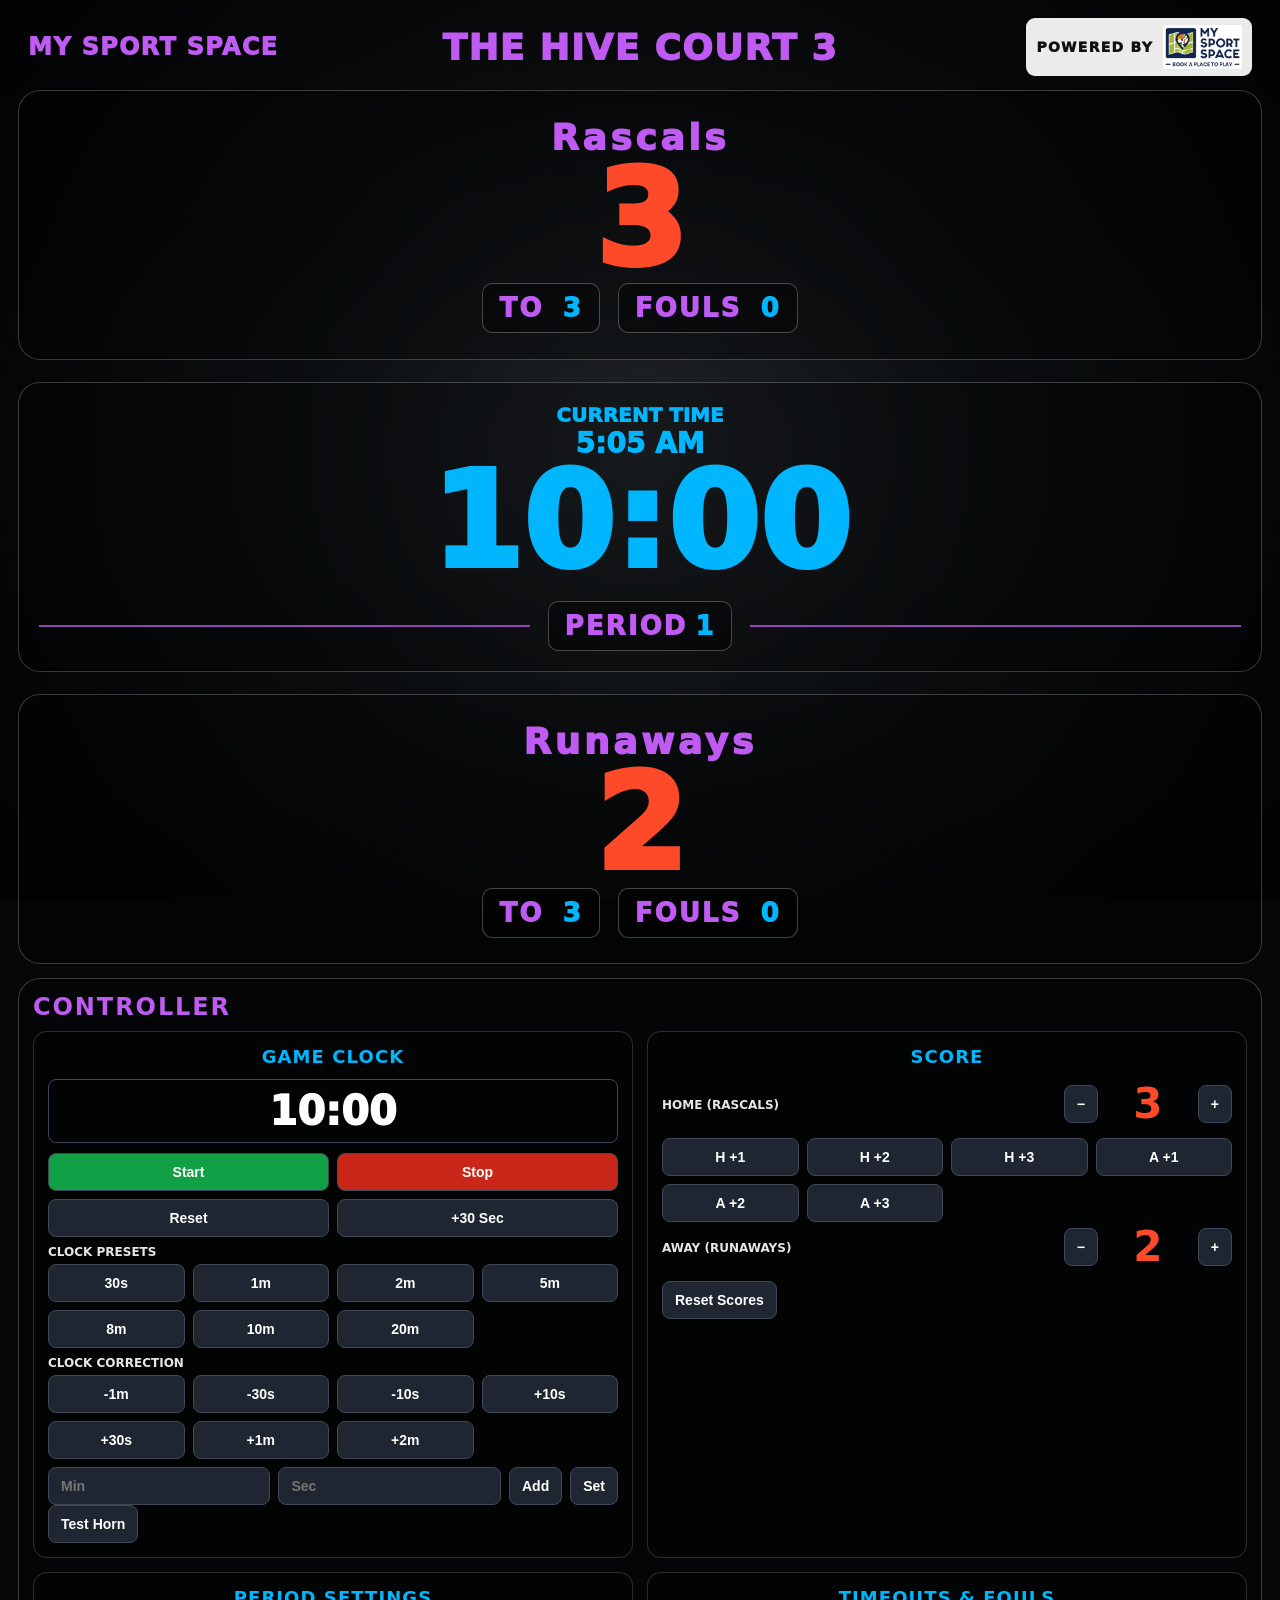
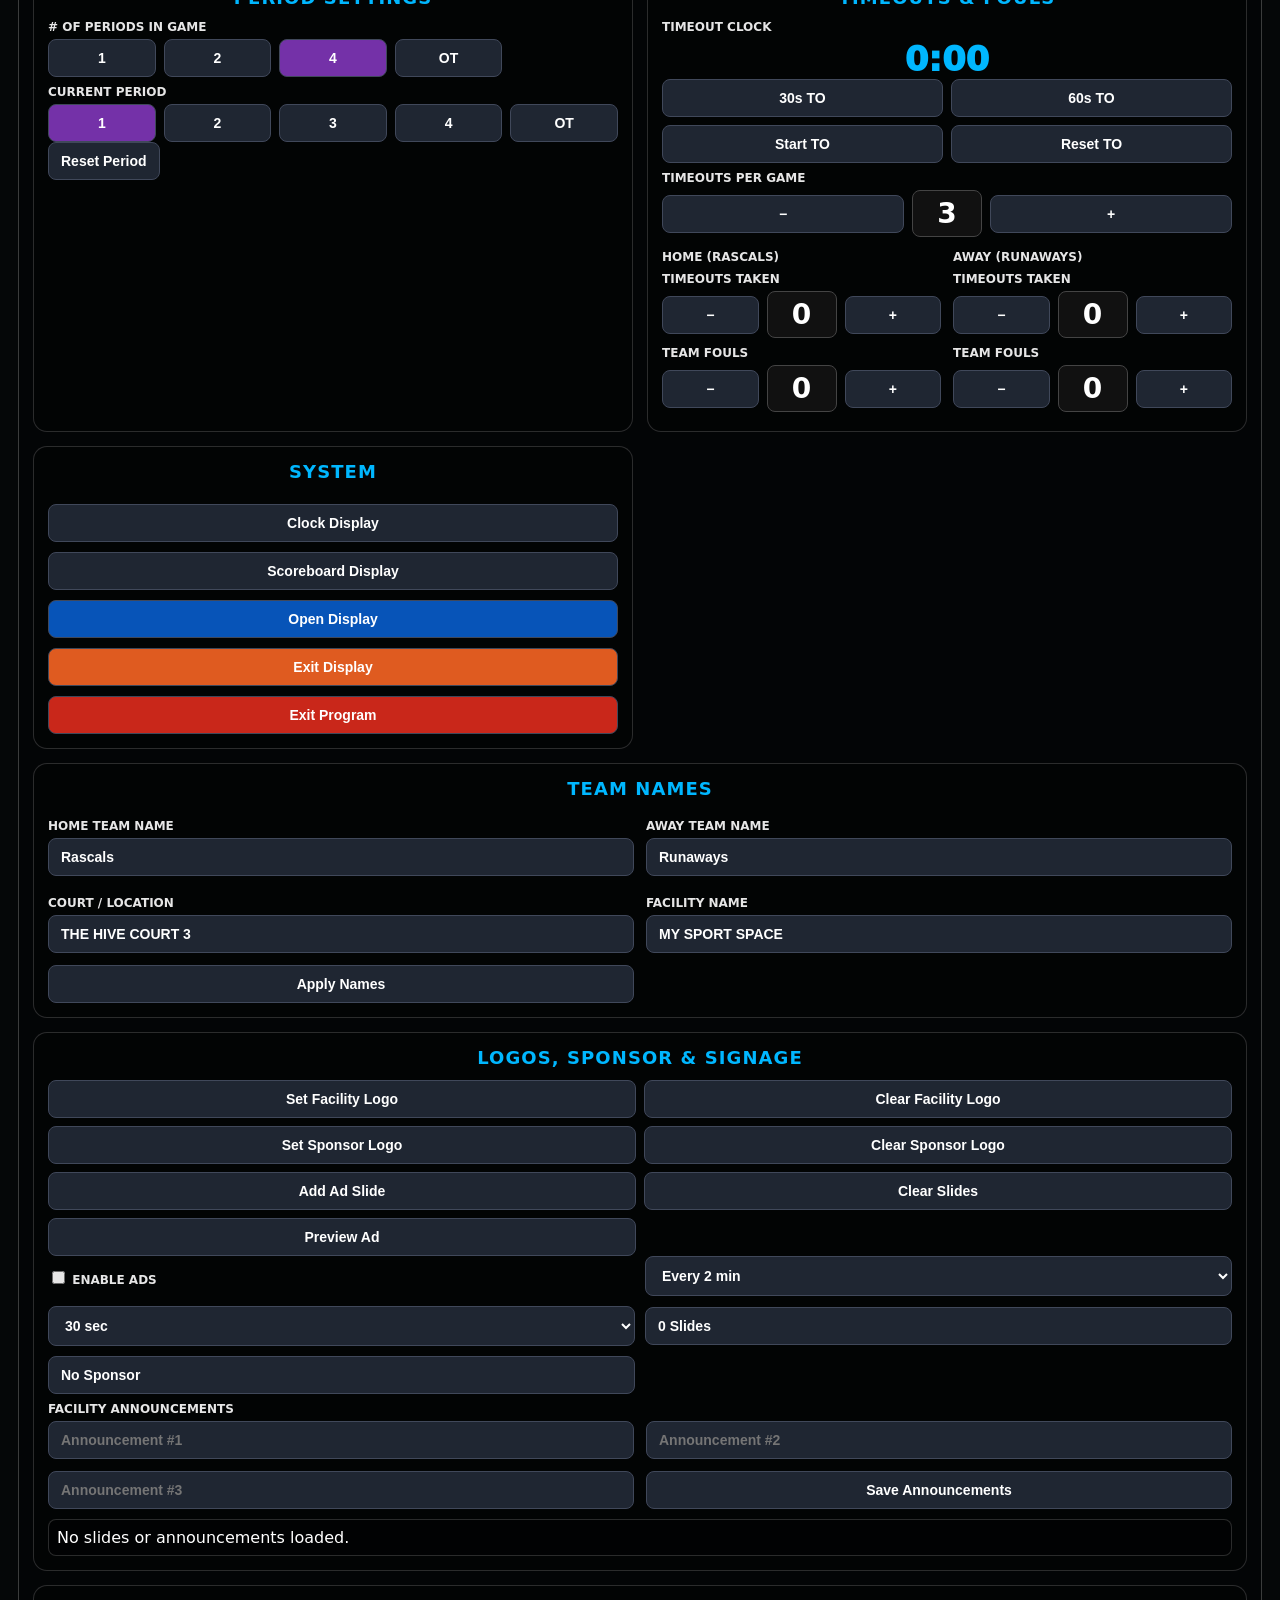
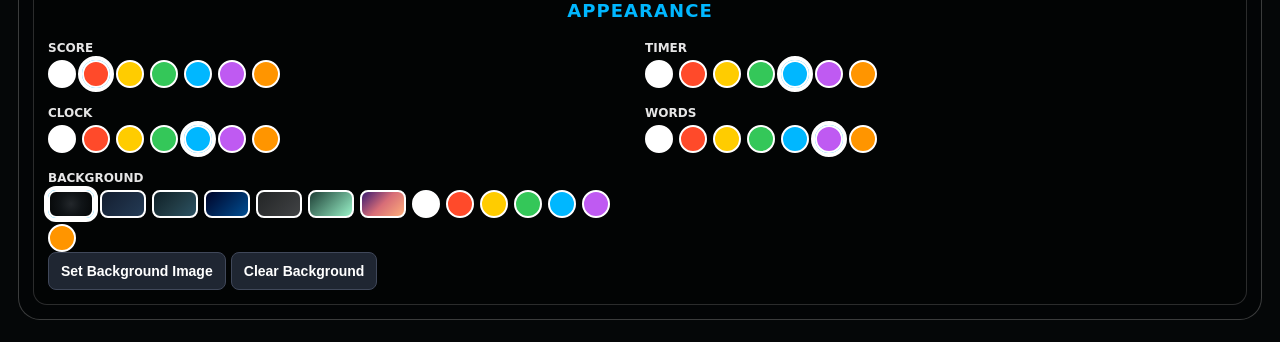
==== controller.html @ 81effcb6 "Add files via upload" ====
<!doctype html>
<html lang="en">
<head>
<meta charset="utf-8"/>
<meta name="viewport" content="width=device-width,initial-scale=1"/>
<title>My Sport Space Clock, Scoreboard & Signage - Controller</title>
<link rel="stylesheet" href="controller.css"/>
</head>
<body>
<div id="bg"></div>

<header class="displayHeader">
  <div class="facilityName">MY SPORT SPACE</div>
  <div class="courtName" id="previewCourt">THE HIVE COURT 3</div>
  <div class="poweredBy">
    <span>POWERED BY</span>
    <img src="mss-powered-by-logo.jpg" alt="My Sport Space"/>
  </div>
</header>

<main>
  <section class="preview">
    <div class="scoreboardGrid">
      <div class="scoreCard">
        <div id="previewHomeName" class="teamLabel">Rascals</div>
        <div id="previewHomeScore" class="scoreNum">3</div>
        <div class="teamStats">
          <div><span class="statWord">TO</span> <span id="previewHomeTO">3</span></div>
          <div><span class="statWord">FOULS</span> <span id="previewHomeFouls">0</span></div>
        </div>
      </div>
      <div class="timeCard">
        <div class="currentTimeLabel">Current Time</div>
        <div id="previewCurrentTime" class="scoreboardCurrentTime">--:-- PM</div>
        <div id="previewGameClock" class="gameClock">10:00</div>
        <div class="periodLine">
          <span class="periodRule"></span>
          <div class="periodTile"><span class="statWord">PERIOD</span> <span id="previewPeriod">1</span></div>
          <span class="periodRule"></span>
        </div>
      </div>
      <div class="scoreCard">
        <div id="previewAwayName" class="teamLabel">Runaways</div>
        <div id="previewAwayScore" class="scoreNum">2</div>
        <div class="teamStats">
          <div><span class="statWord">TO</span> <span id="previewAwayTO">3</span></div>
          <div><span class="statWord">FOULS</span> <span id="previewAwayFouls">0</span></div>
        </div>
      </div>
    </div>
    <div id="previewSponsor" class="previewSponsor hidden">
      <div>Scoreboard Sponsor</div>
      <img id="previewSponsorLogo"/>
    </div>
  </section>

  <section class="controllerPanel">
    <h1>Controller</h1>
    <div class="controlGrid">
      <div class="card">
        <h2>Game Clock</h2>
        <div class="miniClock" id="gameClockReadout">10:00</div>
        <div class="buttonGrid two">
          <button id="startStop" class="green">Start</button>
          <button id="stopClock" class="red">Stop</button>
          <button id="resetTimer">Reset</button>
          <button data-adjust="30">+30 Sec</button>
        </div>
        <label>Clock Presets</label>
        <div class="buttonGrid presets">
          <button data-preset="30">30s</button><button data-preset="60">1m</button><button data-preset="120">2m</button><button data-preset="300">5m</button><button data-preset="480">8m</button><button data-preset="600">10m</button><button data-preset="1200">20m</button>
        </div>
        <label>Clock Correction</label>
        <div class="buttonGrid presets">
          <button data-adjust="-60">-1m</button><button data-adjust="-30">-30s</button><button data-adjust="-10">-10s</button><button data-adjust="10">+10s</button><button data-adjust="30">+30s</button><button data-adjust="60">+1m</button><button data-adjust="120">+2m</button>
        </div>
        <div class="inlineInputs">
          <input id="correctionMinutes" type="number" min="0" step="1" placeholder="Min"/>
          <input id="correctionSeconds" type="number" min="0" max="59" step="1" placeholder="Sec"/>
          <button id="addCorrection">Add</button>
          <button id="setCorrection">Set</button>
        </div>
        <button id="testHorn">Test Horn</button>
      </div>

      <div class="card">
        <h2>Score</h2>
        <div class="scoreControl">
          <label id="homeScoreLabel">Home</label>
          <button data-team="home" data-points="-1">−</button>
          <b id="homeReadout">3</b>
          <button data-team="home" data-points="1">+</button>
        </div>
        <div class="buttonGrid presets">
          <button data-team="home" data-points="1">H +1</button><button data-team="home" data-points="2">H +2</button><button data-team="home" data-points="3">H +3</button>
          <button data-team="away" data-points="1">A +1</button><button data-team="away" data-points="2">A +2</button><button data-team="away" data-points="3">A +3</button>
        </div>
        <div class="scoreControl">
          <label id="awayScoreLabel">Away</label>
          <button data-team="away" data-points="-1">−</button>
          <b id="awayReadout">2</b>
          <button data-team="away" data-points="1">+</button>
        </div>
        <button id="resetScores">Reset Scores</button>
      </div>

      <div class="card periodCard">
        <h2>Period Settings</h2>
        <label># of Periods in Game</label>
        <div class="segmented" id="periodCountBtns">
          <button data-period-count="1">1</button>
          <button data-period-count="2">2</button>
          <button data-period-count="4">4</button>
          <button data-period-count="OT">OT</button>
        </div>
        <label>Current Period</label>
        <div class="segmented" id="currentPeriodBtns">
          <button data-current-period="1">1</button>
          <button data-current-period="2">2</button>
          <button data-current-period="3">3</button>
          <button data-current-period="4">4</button>
          <button data-current-period="OT">OT</button>
        </div>
        <button id="resetPeriod">Reset Period</button>
      </div>

      <div class="card">
        <h2>Timeouts & Fouls</h2>
        <label>Timeout Clock</label>
        <div class="timeoutReadout" id="timeoutReadout">0:00</div>
        <div class="buttonGrid two">
          <button id="timeout30">30s TO</button>
          <button id="timeout60">60s TO</button>
          <button id="timeoutStartStop">Start TO</button>
          <button id="timeoutReset">Reset TO</button>
        </div>
        <label>Timeouts Per Game</label>
        <div class="counterRow">
          <button id="timeoutsPerGameMinus">−</button><b id="timeoutsPerGameReadout">3</b><button id="timeoutsPerGamePlus">+</button>
        </div>
        <div class="split">
          <div>
            <label id="homeStatsLabel">Home</label>
            <small>Timeouts Taken</small><div class="counterRow"><button id="homeTimeoutMinus">−</button><b id="homeTimeoutReadout">0</b><button id="homeTimeoutPlus">+</button></div>
            <small>Team Fouls</small><div class="counterRow"><button id="homeFoulMinus">−</button><b id="homeFoulReadout">0</b><button id="homeFoulPlus">+</button></div>
          </div>
          <div>
            <label id="awayStatsLabel">Away</label>
            <small>Timeouts Taken</small><div class="counterRow"><button id="awayTimeoutMinus">−</button><b id="awayTimeoutReadout">0</b><button id="awayTimeoutPlus">+</button></div>
            <small>Team Fouls</small><div class="counterRow"><button id="awayFoulMinus">−</button><b id="awayFoulReadout">0</b><button id="awayFoulPlus">+</button></div>
          </div>
        </div>
      </div>

      <div class="card systemCard">
        <h2>System</h2>
        <button id="modeClock">Clock Display</button>
        <button id="modeScoreboard">Scoreboard Display</button>
        <button id="openDisplay" class="blue">Open Display</button>
        <button id="exitDisplay" class="orange">Exit Display</button>
        <button id="exitProgram" class="red">Exit Program</button>
      </div>

      <div class="card wide">
        <h2>Team Names</h2>
        <div class="teamNameGrid">
          <div><label>Home Team Name</label><input id="homeName" type="text" value="Rascals"/></div>
          <div><label>Away Team Name</label><input id="awayName" type="text" value="Runaways"/></div>
          <div><label>Court / Location</label><input id="courtName" type="text" value="THE HIVE COURT 3"/></div>
          <div><label>Facility Name</label><input id="facilityName" type="text" value="MY SPORT SPACE"/></div>
          <button id="saveNames">Apply Names</button>
        </div>
      </div>

      <div class="card wide">
        <h2>Logos, Sponsor & Signage</h2>
        <div class="buttonGrid logos">
          <button id="setFacilityLogo">Set Facility Logo</button>
          <button id="clearFacilityLogo">Clear Facility Logo</button>
          <button id="setSponsorLogo">Set Sponsor Logo</button>
          <button id="clearSponsorLogo">Clear Sponsor Logo</button>
          <button id="addAdSlide">Add Ad Slide</button>
          <button id="clearAdSlides">Clear Slides</button>
          <button id="previewAd">Preview Ad</button>
        </div>
        <div class="signageRow">
          <label><input id="adsEnabled" type="checkbox"/> Enable Ads</label>
          <select id="adInterval"><option value="120">Every 2 min</option><option value="180">Every 3 min</option><option value="300">Every 5 min</option></select>
          <select id="adDuration"><option value="15">15 sec</option><option value="30">30 sec</option><option value="60">60 sec</option></select>
          <input id="adSlideCount" readonly value="0 Slides"/>
          <input id="sponsorStatus" readonly value="No Sponsor"/>
        </div>
        <label>Facility Announcements</label>
        <div class="teamNameGrid announcements">
          <input id="announcement1" type="text" placeholder="Announcement #1"/>
          <input id="announcement2" type="text" placeholder="Announcement #2"/>
          <input id="announcement3" type="text" placeholder="Announcement #3"/>
          <button id="saveAnnouncements">Save Announcements</button>
        </div>
        <div id="adSlideList" class="adSlideList">No slides or announcements loaded.</div>
      </div>

      <div class="card wide">
        <h2>Appearance</h2>
        <div class="appearanceGrid">
          <div><label>Score</label><div id="scorePalette" class="palette"></div></div>
          <div><label>Timer</label><div id="timePalette" class="palette"></div></div>
          <div><label>Clock</label><div id="clockPalette" class="palette"></div></div>
          <div><label>Words</label><div id="wordPalette" class="palette"></div></div>
          <div><label>Background</label><div id="backgroundPalette" class="palette"></div></div>
        </div>
        <button id="setBackground">Set Background Image</button>
        <button id="clearBackground">Clear Background</button>
      </div>
    </div>
  </section>
</main>

<input id="facilityLogoPicker" type="file" accept="image/*" hidden/>
<input id="sponsorPicker" type="file" accept="image/*" hidden/>
<input id="adSlidePicker" type="file" accept="image/*" hidden multiple/>
<input id="bgPicker" type="file" accept="image/*" hidden/>

<script src="shared.js"></script>
<script src="controller.js"></script>
</body>
</html>
---- controller.css ----
:root{
  --scoreColor:#ff4a2a;
  --timeColor:#00b7ff;
  --clockColor:#00b7ff;
  --wordColor:#bf5af2;
}
*{box-sizing:border-box}
html,body{min-height:100%;margin:0;font-family:system-ui,Segoe UI,Arial,sans-serif;background:#050708;color:white}
#bg{position:fixed;inset:0;background:radial-gradient(circle at center,#23272b 0%,#101417 45%,#050708 100%);z-index:0}
body:before{content:"";position:fixed;inset:0;z-index:1;background:radial-gradient(ellipse at center,rgba(0,0,0,.05),rgba(0,0,0,.62));pointer-events:none}
.hidden{display:none!important}
.displayHeader{position:relative;z-index:4;display:grid;grid-template-columns:1fr auto 1fr;align-items:center;padding:18px 28px 6px;text-transform:uppercase;font-weight:950;letter-spacing:.08em}
.facilityName{justify-self:start;color:var(--wordColor);font-size:24px}
.courtName{justify-self:center;color:var(--wordColor);font-size:36px}
.poweredBy{justify-self:end;display:flex;align-items:center;gap:10px;padding:7px 10px;border-radius:9px;background:rgba(255,255,255,.92)}
.poweredBy span{color:#111;font-size:14px;font-weight:950}.poweredBy img{height:44px;max-width:140px;object-fit:contain}
main{position:relative;z-index:3;padding:8px 18px 22px}
.preview{max-width:1880px;margin:0 auto 14px}
.scoreboardGrid{display:grid;grid-template-columns:minmax(260px,1fr) minmax(360px,1.25fr) minmax(260px,1fr);gap:22px;align-items:stretch}
.scoreCard,.timeCard{background:rgba(0,0,0,.28);border:1px solid rgba(255,255,255,.22);border-radius:22px;display:flex;flex-direction:column;align-items:center;justify-content:center;min-height:270px;padding:20px}
.teamLabel{font-size:36px;font-weight:950;letter-spacing:.10em;color:var(--wordColor)}.scoreNum{font-size:132px;font-weight:950;line-height:.95;color:var(--scoreColor)}
.teamStats{display:flex;gap:18px}.teamStats div,.periodTile{padding:9px 16px;border-radius:10px;background:rgba(0,0,0,.42);border:1px solid rgba(255,255,255,.26);font-size:26px;font-weight:950;letter-spacing:.08em}.statWord{color:var(--wordColor)}.teamStats span:last-child,.periodTile span:last-child{color:var(--timeColor);margin-left:8px}
.currentTimeLabel{font-size:20px;font-weight:950;text-transform:uppercase;color:var(--timeColor)}.scoreboardCurrentTime{font-size:28px;font-weight:950;color:var(--timeColor)}.gameClock{font-size:132px;font-weight:950;line-height:.95;color:var(--timeColor)}
.periodLine{display:flex;align-items:center;justify-content:center;gap:18px;margin-top:16px;width:100%}.periodRule{height:2px;background:var(--wordColor);opacity:.75;flex:1}.periodTile{display:inline-flex}
.previewSponsor{margin:12px auto 0;text-align:center;color:var(--wordColor);font-weight:950;text-transform:uppercase}.previewSponsor img{max-height:78px;max-width:380px;background:white;border-radius:12px;padding:8px 22px}
.controllerPanel{max-width:1880px;margin:0 auto;border:1px solid rgba(255,255,255,.22);border-radius:22px;background:rgba(0,0,0,.22);padding:14px}
h1{margin:0 0 10px;color:var(--wordColor);text-transform:uppercase;letter-spacing:.08em}
.controlGrid{display:grid;grid-template-columns:1fr 1.1fr 1.1fr 1.3fr .9fr;gap:14px}
.card{background:rgba(0,0,0,.25);border:1px solid rgba(255,255,255,.16);border-radius:14px;padding:14px}
.card h2{margin:0 0 12px;color:var(--timeColor);font-size:18px;text-transform:uppercase;letter-spacing:.06em;text-align:center}
label,small{display:block;margin:8px 0 5px;font-weight:800;text-transform:uppercase;opacity:.9;font-size:12px}
button,select,input{border:1px solid #40485a;background:#1f2632;color:white;border-radius:8px;padding:10px 12px;font-weight:800;font-size:14px}
button{cursor:pointer}button:hover{background:#30394a}.green{background:#12a046}.red{background:#c9271a}.orange{background:#df5b20}.blue{background:#0754b8}
.miniClock{font-size:40px;font-weight:950;text-align:center;border:1px solid #40485a;border-radius:8px;padding:8px;margin-bottom:10px}
.buttonGrid{display:grid;gap:8px}.buttonGrid.two{grid-template-columns:1fr 1fr}.buttonGrid.presets{grid-template-columns:repeat(4,1fr)}.buttonGrid.logos{grid-template-columns:repeat(4,1fr)}
.inlineInputs{display:grid;grid-template-columns:1fr 1fr auto auto;gap:8px;margin-top:8px}
.scoreControl{display:grid;grid-template-columns:1fr auto 80px auto;gap:10px;align-items:center;margin-bottom:10px}.scoreControl b{font-size:42px;text-align:center;color:var(--scoreColor)}
.segmented{display:grid;grid-template-columns:repeat(5,1fr);gap:8px}.segmented button.active{background:#7431a8}
.counterRow{display:grid;grid-template-columns:auto 70px auto;gap:8px;align-items:center;margin:5px 0}.counterRow b{text-align:center;font-size:28px;background:#111;border:1px solid #444;border-radius:8px;padding:6px}
.split{display:grid;grid-template-columns:1fr 1fr;gap:12px}.timeoutReadout{text-align:center;font-size:34px;font-weight:950;color:var(--timeColor)}
.systemCard{display:grid;gap:10px}.wide{grid-column:span 5}
.teamNameGrid{display:grid;grid-template-columns:1fr 1fr 1fr 1fr auto;gap:12px;align-items:end}.teamNameGrid input{width:100%}
.signageRow{display:grid;grid-template-columns:auto 160px 160px 1fr 1fr;gap:10px;align-items:center}
.announcements{grid-template-columns:1fr 1fr 1fr auto}
.adSlideList{margin-top:10px;background:rgba(0,0,0,.35);border:1px solid rgba(255,255,255,.16);border-radius:8px;padding:8px;min-height:36px}
.adSlideItem{display:inline-flex;gap:6px;margin:3px 6px 3px 0;padding:5px 8px;border-radius:999px;background:#2b3448;border:1px solid #49536b}.adSlideType{opacity:.72;font-size:11px;text-transform:uppercase;font-weight:900}
.appearanceGrid{display:grid;grid-template-columns:repeat(5,1fr);gap:10px}.palette{display:flex;gap:6px;flex-wrap:wrap}.swatch{width:28px;height:28px;border-radius:999px;min-width:28px;padding:0;border:2px solid white}.bgSwatch{width:46px;height:28px;border-radius:8px;min-width:46px;padding:0;border:2px solid white;background-size:cover;background-position:center}.selected{outline:4px solid #fff;box-shadow:0 0 0 3px var(--timeColor)}
@media(max-width:1300px){.controlGrid{grid-template-columns:1fr 1fr}.wide{grid-column:span 2}.scoreboardGrid{grid-template-columns:1fr}.teamNameGrid,.signageRow,.appearanceGrid{grid-template-columns:1fr 1fr}.buttonGrid.logos{grid-template-columns:1fr 1fr}}
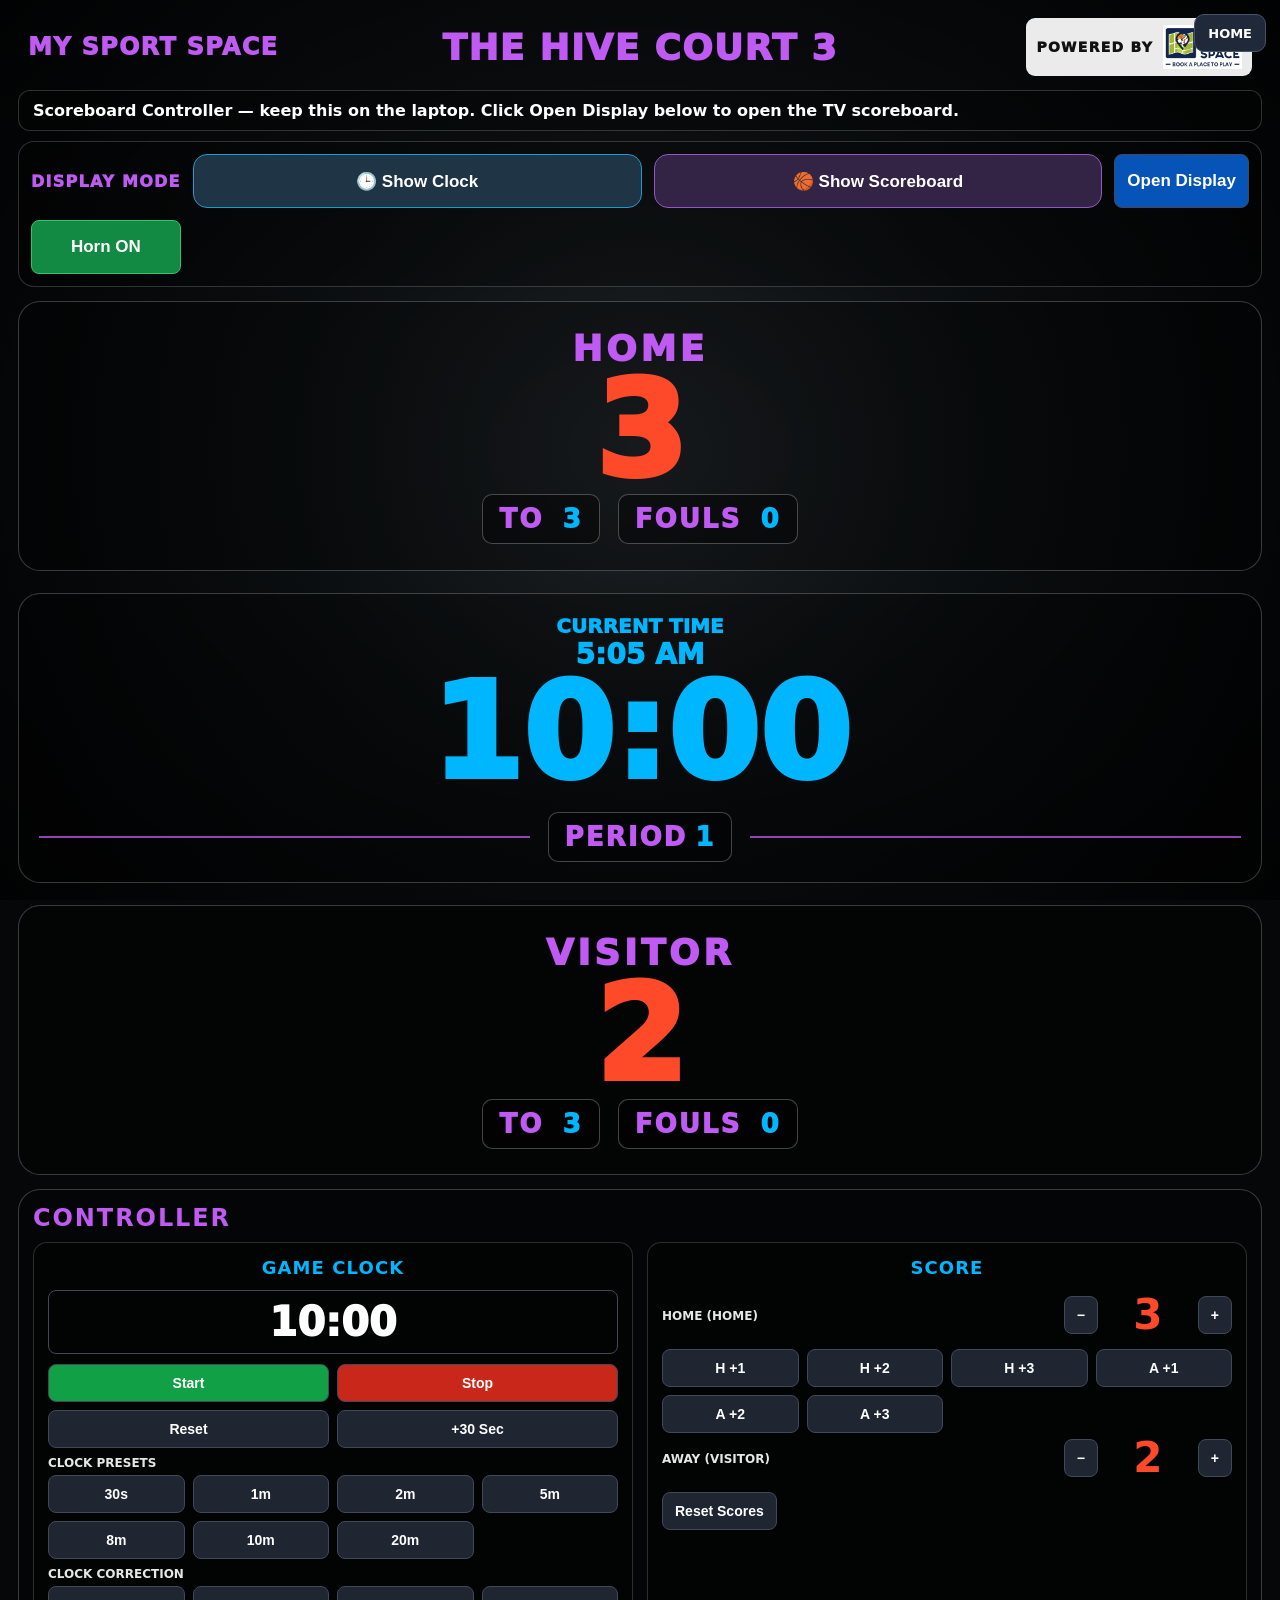
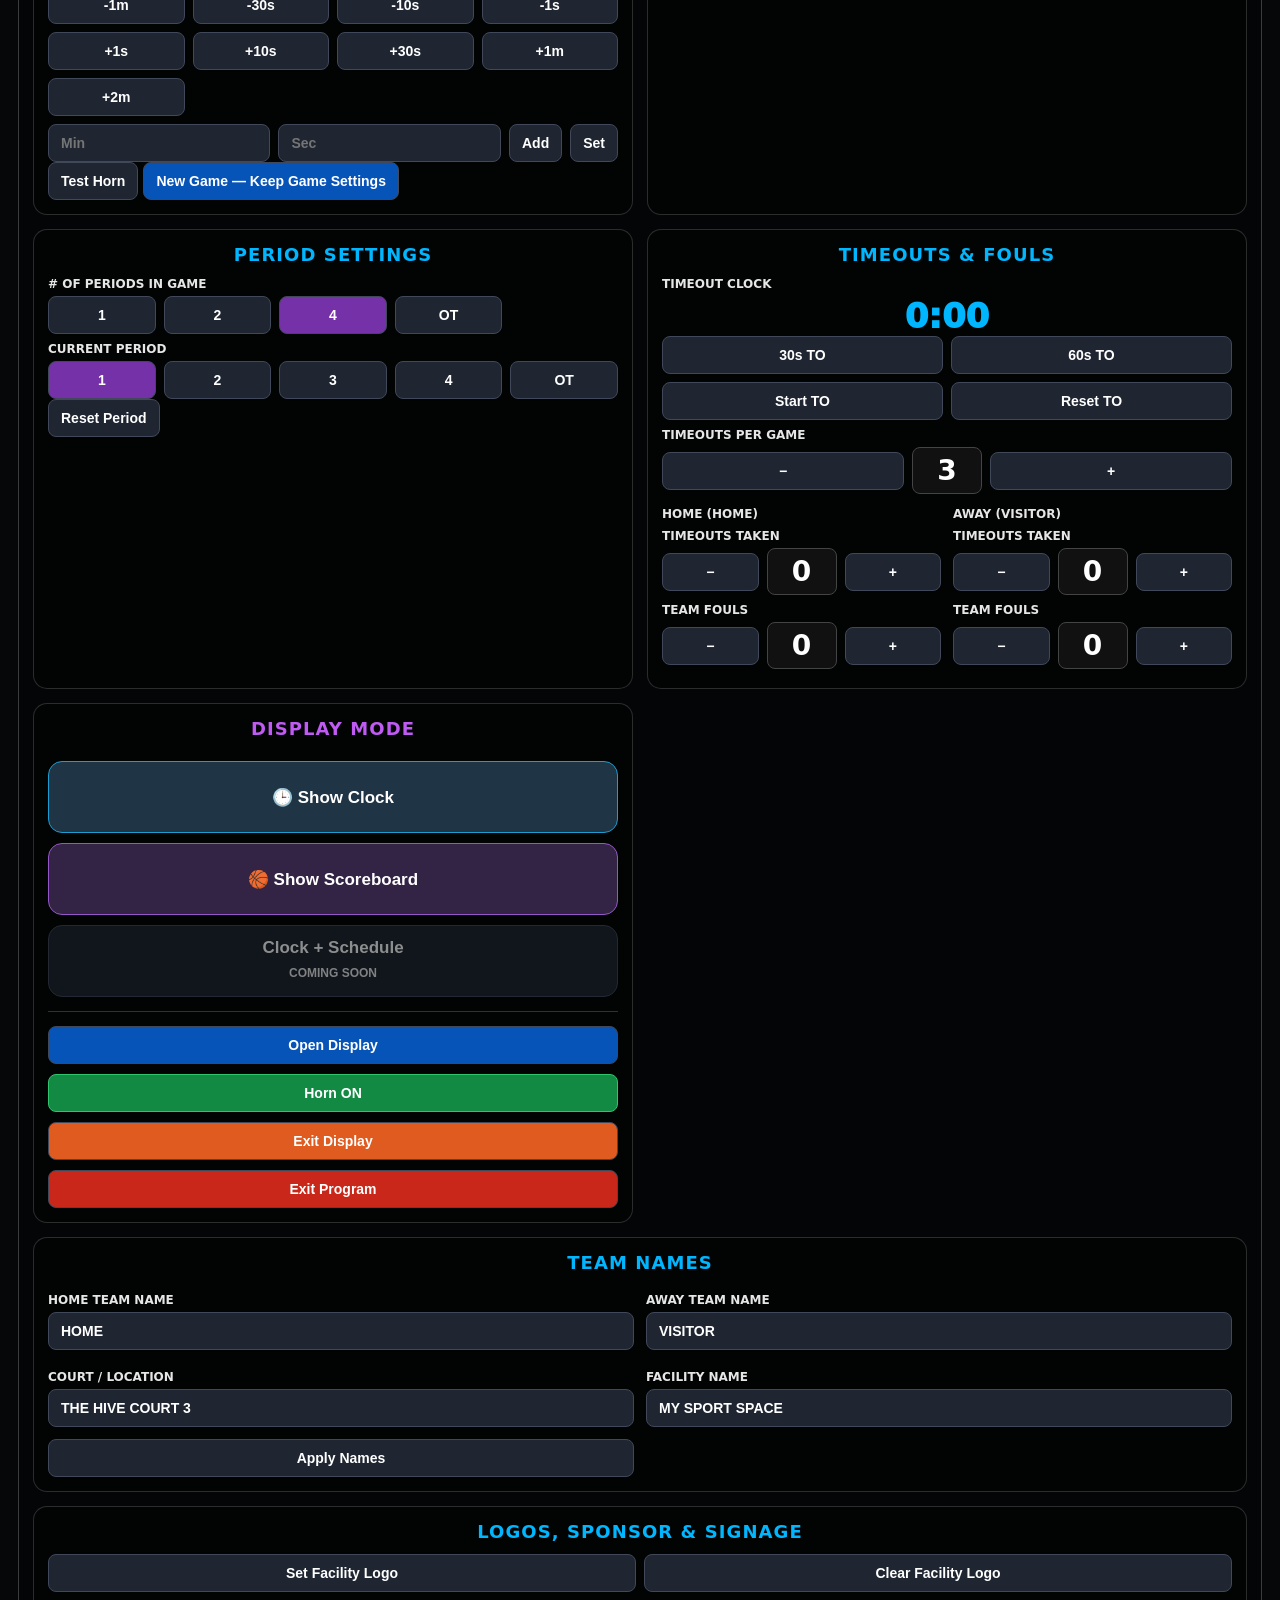
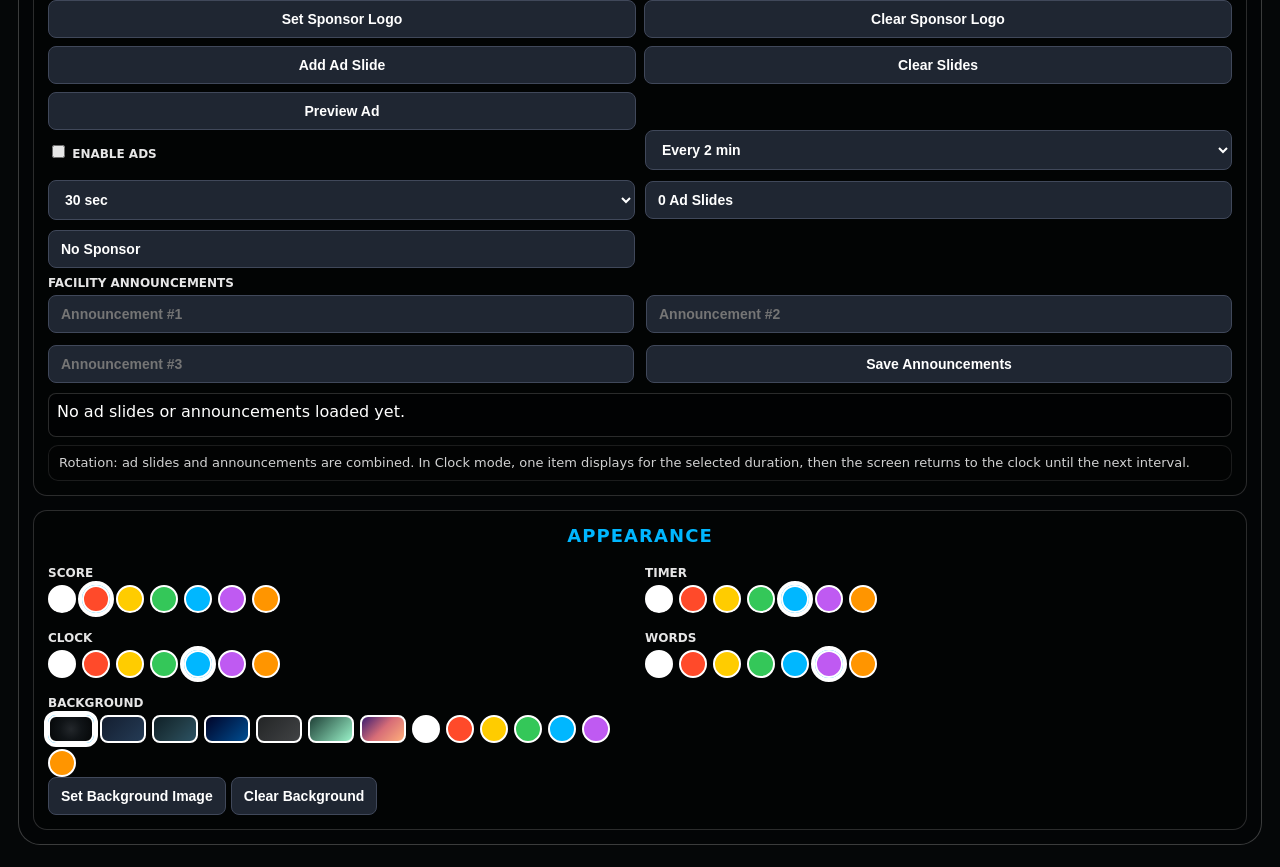
==== commit f45e9d49: "Add files via upload" ====
--- a/controller.html
+++ b/controller.html
@@ -7,6 +7,7 @@
 <link rel="stylesheet" href="controller.css"/>
 </head>
 <body>
+<a id="controllerHome" class="controllerHome floatingHome" href="index.html">HOME</a>
 <div id="bg"></div>
 
 <header class="displayHeader">
@@ -19,10 +20,18 @@
 </header>
 
 <main>
+  <div id="v70aWorkflowNote" style="max-width:1880px;margin:0 auto 10px;padding:10px 14px;border:1px solid rgba(255,255,255,.18);border-radius:12px;background:rgba(0,0,0,.25);font-weight:800;color:#fff">Scoreboard Controller — keep this on the laptop. Click <b>Open Display</b> below to open the TV scoreboard.</div>
+  <section id="controllerModeBar" class="controllerModeBar">
+    <div class="modeBarTitle">Display Mode</div>
+    <button id="topModeClock" class="modeButton clockModeBtn">🕒 Show Clock</button>
+    <button id="topModeScoreboard" class="modeButton scoreModeBtn">🏀 Show Scoreboard</button>
+    <button id="topOpenDisplay" class="blue">Open Display</button>
+    <button id="topHornToggle" class="hornToggle">Horn ON</button>
+  </section>
   <section class="preview">
     <div class="scoreboardGrid">
       <div class="scoreCard">
-        <div id="previewHomeName" class="teamLabel">Rascals</div>
+        <div id="previewHomeName" class="teamLabel">HOME</div>
         <div id="previewHomeScore" class="scoreNum">3</div>
         <div class="teamStats">
           <div><span class="statWord">TO</span> <span id="previewHomeTO">3</span></div>
@@ -40,7 +49,7 @@
         </div>
       </div>
       <div class="scoreCard">
-        <div id="previewAwayName" class="teamLabel">Runaways</div>
+        <div id="previewAwayName" class="teamLabel">VISITOR</div>
         <div id="previewAwayScore" class="scoreNum">2</div>
         <div class="teamStats">
           <div><span class="statWord">TO</span> <span id="previewAwayTO">3</span></div>
@@ -72,7 +81,7 @@
         </div>
         <label>Clock Correction</label>
         <div class="buttonGrid presets">
-          <button data-adjust="-60">-1m</button><button data-adjust="-30">-30s</button><button data-adjust="-10">-10s</button><button data-adjust="10">+10s</button><button data-adjust="30">+30s</button><button data-adjust="60">+1m</button><button data-adjust="120">+2m</button>
+          <button data-adjust="-60">-1m</button><button data-adjust="-30">-30s</button><button data-adjust="-10">-10s</button><button data-adjust="-1">-1s</button><button data-adjust="1">+1s</button><button data-adjust="10">+10s</button><button data-adjust="30">+30s</button><button data-adjust="60">+1m</button><button data-adjust="120">+2m</button>
         </div>
         <div class="inlineInputs">
           <input id="correctionMinutes" type="number" min="0" step="1" placeholder="Min"/>
@@ -81,6 +90,7 @@
           <button id="setCorrection">Set</button>
         </div>
         <button id="testHorn">Test Horn</button>
+        <button id="newGame" class="blue">New Game — Keep Game Settings</button>
       </div>
 
       <div class="card">
@@ -153,10 +163,13 @@
       </div>
 
       <div class="card systemCard">
-        <h2>System</h2>
-        <button id="modeClock">Clock Display</button>
-        <button id="modeScoreboard">Scoreboard Display</button>
+        <h2>Display Mode</h2>
+        <button id="modeClock" class="modeButton clockModeBtn">🕒 Show Clock</button>
+        <button id="modeScoreboard" class="modeButton scoreModeBtn">🏀 Show Scoreboard</button>
+        <button id="modeClockSchedule" class="modeButton scheduleModeBtn" disabled>Clock + Schedule<br><small>Coming soon</small></button>
+        <hr class="softRule"/>
         <button id="openDisplay" class="blue">Open Display</button>
+        <button id="hornToggle" class="hornToggle">Horn ON</button>
         <button id="exitDisplay" class="orange">Exit Display</button>
         <button id="exitProgram" class="red">Exit Program</button>
       </div>
@@ -164,8 +177,8 @@
       <div class="card wide">
         <h2>Team Names</h2>
         <div class="teamNameGrid">
-          <div><label>Home Team Name</label><input id="homeName" type="text" value="Rascals"/></div>
-          <div><label>Away Team Name</label><input id="awayName" type="text" value="Runaways"/></div>
+          <div><label>Home Team Name</label><input id="homeName" type="text" value="HOME"/></div>
+          <div><label>Away Team Name</label><input id="awayName" type="text" value="VISITOR"/></div>
           <div><label>Court / Location</label><input id="courtName" type="text" value="THE HIVE COURT 3"/></div>
           <div><label>Facility Name</label><input id="facilityName" type="text" value="MY SPORT SPACE"/></div>
           <button id="saveNames">Apply Names</button>
@@ -198,6 +211,9 @@
           <button id="saveAnnouncements">Save Announcements</button>
         </div>
         <div id="adSlideList" class="adSlideList">No slides or announcements loaded.</div>
+        <div id="rotationHelp" class="rotationHelp">
+          Rotation: ad slides and announcements are combined. In Clock mode, one item displays for the selected duration, then the screen returns to the clock until the next interval.
+        </div>
       </div>
 
       <div class="card wide">
--- a/controller.css
+++ b/controller.css
@@ -47,3 +47,70 @@
 .adSlideItem{display:inline-flex;gap:6px;margin:3px 6px 3px 0;padding:5px 8px;border-radius:999px;background:#2b3448;border:1px solid #49536b}.adSlideType{opacity:.72;font-size:11px;text-transform:uppercase;font-weight:900}
 .appearanceGrid{display:grid;grid-template-columns:repeat(5,1fr);gap:10px}.palette{display:flex;gap:6px;flex-wrap:wrap}.swatch{width:28px;height:28px;border-radius:999px;min-width:28px;padding:0;border:2px solid white}.bgSwatch{width:46px;height:28px;border-radius:8px;min-width:46px;padding:0;border:2px solid white;background-size:cover;background-position:center}.selected{outline:4px solid #fff;box-shadow:0 0 0 3px var(--timeColor)}
 @media(max-width:1300px){.controlGrid{grid-template-columns:1fr 1fr}.wide{grid-column:span 2}.scoreboardGrid{grid-template-columns:1fr}.teamNameGrid,.signageRow,.appearanceGrid{grid-template-columns:1fr 1fr}.buttonGrid.logos{grid-template-columns:1fr 1fr}}
+
+
+/* v6.0 UX updates */
+.systemCard h2{color:var(--wordColor)}.modeButton{min-height:72px;font-size:17px;border-radius:14px}.clockModeBtn{border-color:#1b9dd1;background:#1f3445}.scoreModeBtn{border-color:#9557c8;background:#332345}.scheduleModeBtn{opacity:.55;cursor:not-allowed}.softRule{width:100%;border:0;border-top:1px solid rgba(255,255,255,.18);margin:4px 0}
+
+
+/* v6.1 obvious controller mode controls */
+.controllerModeBar{
+  max-width:1880px;
+  margin:0 auto 14px;
+  display:grid;
+  grid-template-columns:auto 1fr 1fr auto;
+  gap:12px;
+  align-items:center;
+  background:rgba(0,0,0,.25);
+  border:1px solid rgba(255,255,255,.18);
+  border-radius:16px;
+  padding:12px;
+}
+.modeBarTitle{
+  color:var(--wordColor);
+  text-transform:uppercase;
+  font-weight:950;
+  letter-spacing:.08em;
+}
+.controllerModeBar button{
+  min-height:54px;
+  font-size:17px;
+}
+@media(max-width:900px){
+  .controllerModeBar{grid-template-columns:1fr}
+}
+
+.rotationHelp{margin-top:8px;font-size:13px;line-height:1.35;opacity:.82;background:rgba(0,0,0,.22);border:1px solid rgba(255,255,255,.12);border-radius:10px;padding:8px 10px}
+
+/* v6.3 ad list visibility */
+#adSlideList{color:white!important;min-height:44px!important;display:block!important}
+.adSlideItem{color:white!important}
+
+
+/* v6.6 horn controls */
+.hornToggle.hornOn{background:#138a43!important;border-color:#32c46c!important}
+.hornToggle.hornOff{background:#91241f!important;border-color:#d34b3f!important}
+
+/* v7.2 FINAL — HOME navigation for table operator */
+.controllerHome{
+  display:inline-flex;
+  align-items:center;
+  justify-content:center;
+  min-height:38px;
+  padding:9px 13px;
+  border-radius:10px;
+  border:1px solid #47526a;
+  background:#20293a;
+  color:#fff;
+  font-weight:900;
+  font-size:13px;
+  text-decoration:none;
+  cursor:pointer;
+}
+.controllerHome:hover{filter:brightness(1.15)}
+.controllerHome.floatingHome{
+  position:fixed;
+  top:14px;
+  right:14px;
+  z-index:9999;
+}
